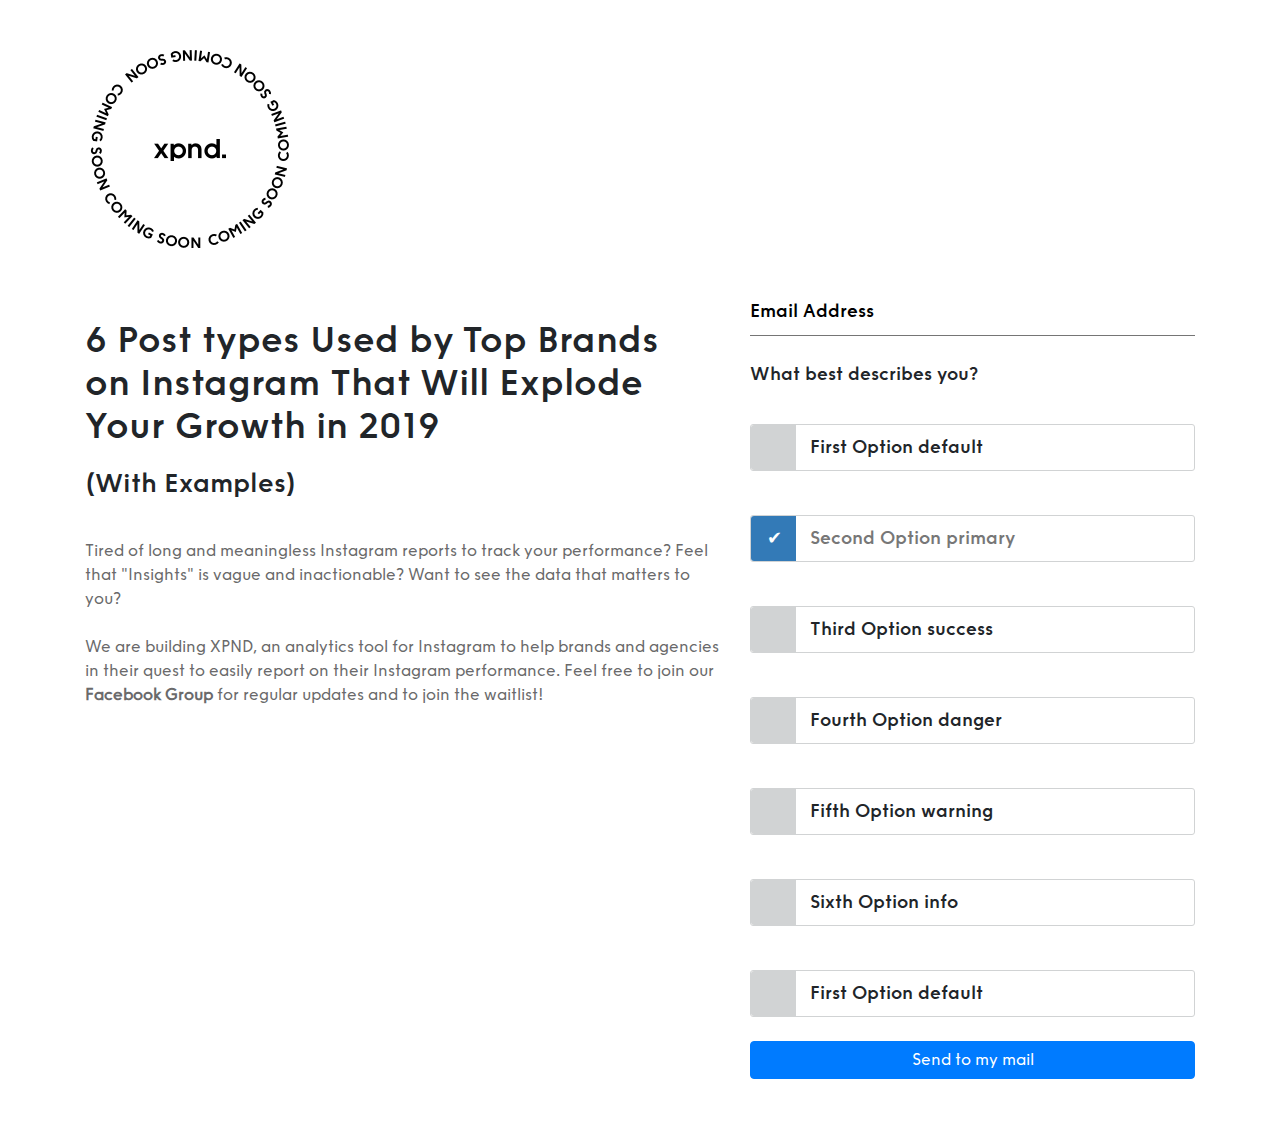
==== index.html @ f291a4cc "Add basic ebook landing structure" ====
<!DOCTYPE html>
<html>

<head>
	<meta http-equiv="Content-Type" content="text/html; charset=UTF-8">
	<meta content="width=device-width, initial-scale=1" name="viewport">
	<meta charset="utf-8">
	<meta content="XPND Landing" name="description">
	<title>XPND Landing</title>
	<link rel="stylesheet" href="https://maxcdn.bootstrapcdn.com/bootstrap/4.0.0/css/bootstrap.min.css" integrity="sha384-Gn5384xqQ1aoWXA+058RXPxPg6fy4IWvTNh0E263XmFcJlSAwiGgFAW/dAiS6JXm"
	 crossorigin="anonymous">
	<link href="./styles/style.css" media="screen" rel="stylesheet" type="text/css">
	<link rel="shortcut icon" href="./images/logo-coming-soon.png" />
</head>

<body class="index" data-twttr-rendered="true">
	<div class="container main-container">
		<div class="row logo-image">
			<img src="./images/logo-coming-soon.png" alt="logo" />
		</div>
		<div class="row main-row">
			<div class="col-md-7 col-xs-12 left-side">
				<div class="spacer"></div>
				<h1>6 Post types Used by Top Brands<br />on Instagram That Will Explode<br />Your Growth in 2019</h1>
				<h2>(With Examples)</h2>
				<p class="info">Tired of long and meaningless Instagram reports to track your performance? Feel that "Insights" is
					vague and inactionable? Want to see the data that matters to you?
					<br /><br />
					We are building XPND, an analytics tool for Instagram to help brands and agencies in their quest to easily report
					on their Instagram performance. Feel free to join our <strong>Facebook Group</strong> for regular updates and to
					join the waitlist!</p>
			</div>
			<div class="col-md-5 col-xs-12">
				<form>
					<div class="form-group">
						<div class="group">
							<input type="text" required>
							<span class="highlight"></span>
							<span class="bar"></span>
							<label>Email Address</label>
						</div>
					</div>
					<label class="form-check-label" for="defaultCheck1">What best describes you?</label>
					<div class="funkyradio">
						<div class="funkyradio-default">
							<input type="radio" name="radio" id="radio1" />
							<label for="radio1">First Option default</label>
						</div>
						<div class="funkyradio-primary">
							<input type="radio" name="radio" id="radio2" checked />
							<label for="radio2">Second Option primary</label>
						</div>
						<div class="funkyradio-success">
							<input type="radio" name="radio" id="radio3" />
							<label for="radio3">Third Option success</label>
						</div>
						<div class="funkyradio-danger">
							<input type="radio" name="radio" id="radio4" />
							<label for="radio4">Fourth Option danger</label>
						</div>
						<div class="funkyradio-warning">
							<input type="radio" name="radio" id="radio5" />
							<label for="radio5">Fifth Option warning</label>
						</div>
						<div class="funkyradio-info">
							<input type="radio" name="radio" id="radio6" />
							<label for="radio6">Sixth Option info</label>
						</div>
					</div>
					<div class="form-group">
						<div class="funkyradio">
							<div class="funkyradio-default">
								<input type="checkbox" name="checkbox" id="checkbox1" />
								<label for="checkbox1">First Option default</label>
							</div>
						</div>
					</div>
					<div>
						<button class="btn btn-primary">Send to my mail</button>
					</div>
				</form>
			</div>
		</div>
	</div>
	<script src="./scripts/script.js"></script>
</body>

</html>
---- styles/style.css ----
@font-face {
	font-family: FunkisBRegular;
	src: url("../fonts/Funkis B Regular.otf");
}

@font-face {
	font-family: FunkisBBold;
	src: url("../fonts/Funkis B SemiBold.otf");
}

html * {
	font-family: FunkisBRegular;
}

h1 {
	font-size: 36px;
}

h2 {
	font-size: 26px;
}

label {
	font-size: 18px;
}

h1, h2, label {
	font-family: FunkisBBold;
}

.main-container {
	margin-top: 50px;
	margin-bottom: 50px;
}

.main-row {
	margin-top: 40px;
}

.spacer {
	height: 30px;
}

.logo-image img {
	margin-left: 20px;
}

.left-side h2 {
	margin-top: 20px;
}

.left-side .info {
	margin-top: 40px;
}

.left-side p {
	color: #6A6A6B;
}

.btn-primary {
	width: 100%;
}

/* RADIO */
.funkyradio div {
	clear: both;
	overflow: hidden;
}

.funkyradio label {
	width: 100%;
	border-radius: 3px;
	border: 1px solid #D1D3D4;
	font-weight: normal;
}

.funkyradio input[type="radio"]:empty,
.funkyradio input[type="checkbox"]:empty {
	display: none;
}

.funkyradio input[type="radio"]:empty ~ label,
.funkyradio input[type="checkbox"]:empty ~ label {
	position: relative;
	line-height: 2.5em;
	text-indent: 3.25em;
	margin-top: 2em;
	cursor: pointer;
	-webkit-user-select: none;
	-moz-user-select: none;
	-ms-user-select: none;
	user-select: none;
}

.funkyradio input[type="radio"]:empty ~ label:before,
.funkyradio input[type="checkbox"]:empty ~ label:before {
	position: absolute;
	display: block;
	top: 0;
	bottom: 0;
	left: 0;
	content: '';
	width: 2.5em;
	background: #D1D3D4;
	border-radius: 3px 0 0 3px;
}

.funkyradio input[type="radio"]:hover:not(:checked) ~ label,
.funkyradio input[type="checkbox"]:hover:not(:checked) ~ label {
	color: #888;
}

.funkyradio input[type="radio"]:hover:not(:checked) ~ label:before,
.funkyradio input[type="checkbox"]:hover:not(:checked) ~ label:before {
	content: '\2714';
	text-indent: .9em;
	color: #C2C2C2;
}

.funkyradio input[type="radio"]:checked ~ label,
.funkyradio input[type="checkbox"]:checked ~ label {
	color: #777;
}

.funkyradio input[type="radio"]:checked ~ label:before,
.funkyradio input[type="checkbox"]:checked ~ label:before {
	content: '\2714';
	text-indent: .9em;
	color: #333;
	background-color: #ccc;
}

.funkyradio input[type="radio"]:focus ~ label:before,
.funkyradio input[type="checkbox"]:focus ~ label:before {
	box-shadow: 0 0 0 3px #999;
}

.funkyradio-default input[type="radio"]:checked ~ label:before,
.funkyradio-default input[type="checkbox"]:checked ~ label:before {
	color: #333;
	background-color: #ccc;
}

.funkyradio-primary input[type="radio"]:checked ~ label:before,
.funkyradio-primary input[type="checkbox"]:checked ~ label:before {
	color: #fff;
	background-color: #337ab7;
}

.funkyradio-success input[type="radio"]:checked ~ label:before,
.funkyradio-success input[type="checkbox"]:checked ~ label:before {
	color: #fff;
	background-color: #5cb85c;
}

.funkyradio-danger input[type="radio"]:checked ~ label:before,
.funkyradio-danger input[type="checkbox"]:checked ~ label:before {
	color: #fff;
	background-color: #d9534f;
}

.funkyradio-warning input[type="radio"]:checked ~ label:before,
.funkyradio-warning input[type="checkbox"]:checked ~ label:before {
	color: #fff;
	background-color: #f0ad4e;
}

.funkyradio-info input[type="radio"]:checked ~ label:before,
.funkyradio-info input[type="checkbox"]:checked ~ label:before {
	color: #fff;
	background-color: #5bc0de;
}

/* form starting stylings ------------------------------- */
.group {
	position: relative;
	margin-bottom: 25px;
}

.group input {
	font-size: 18px;
	padding: 10px 10px 10px 5px;
	display: block;
	width: 100%;
	border: none;
	border-bottom: 1px solid #757575;
}

.group input:focus {
	outline: none;
}

/* LABEL ======================================= */
.group label {
	color: black;
	font-size: 18px;
	font-weight: normal;
	position: absolute;
	pointer-events: none;
	top: 10px;
	transition: 0.2s ease all;
	-moz-transition: 0.2s ease all;
	-webkit-transition: 0.2s ease all;
}

/* active state */
.group input:focus ~ label, .group input:valid ~ label {
	top: -20px;
	font-size: 14px;
	color: #5264AE;
}

/* BOTTOM BARS ================================= */
.group .bar {
	position: relative;
	display: block;
	width: 100%;
}

.group .bar:before, .group .bar:after {
	content: '';
	height: 2px;
	width: 0;
	bottom: 1px;
	position: absolute;
	background: #5264AE;
	transition: 0.2s ease all;
	-moz-transition: 0.2s ease all;
	-webkit-transition: 0.2s ease all;
}

.group .bar:before {
	left: 50%;
}

.group .bar:after {
	right: 50%;
}

/* active state */
.group input:focus ~ .bar:before, .group input:focus ~ .bar:after {
	width: 50%;
}

/* HIGHLIGHTER ================================== */
.group .highlight {
	position: absolute;
	height: 60%;
	width: 100px;
	top: 25%;
	left: 0;
	pointer-events: none;
	opacity: 0.5;
}

/* active state */
.group input:focus ~ .highlight {
	-webkit-animation: inputHighlighter 0.3s ease;
	-moz-animation: inputHighlighter 0.3s ease;
	animation: inputHighlighter 0.3s ease;
}

/* ANIMATIONS ================ */
@-webkit-keyframes inputHighlighter {
	from {
		background: #5264AE;
	}

	to {
		width: 0;
		background: transparent;
	}
}

@-moz-keyframes inputHighlighter {
	from {
		background: #5264AE;
	}

	to {
		width: 0;
		background: transparent;
	}
}

@keyframes inputHighlighter {
	from {
		background: #5264AE;
	}

	to {
		width: 0;
		background: transparent;
	}
}
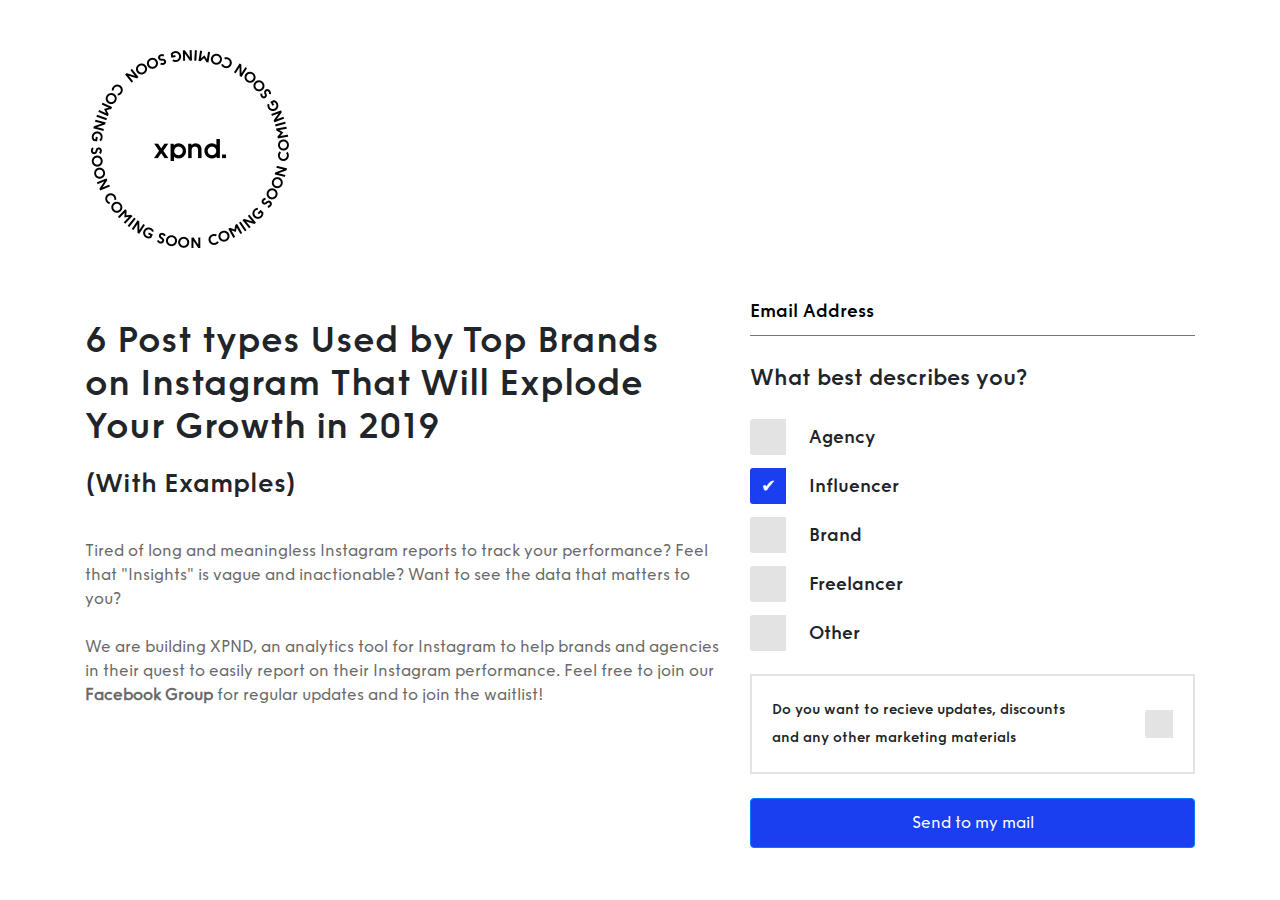
==== commit 82e2eff9: "Push basic version" ====
--- a/index.html
+++ b/index.html
@@ -42,36 +42,36 @@
 					</div>
 					<label class="form-check-label" for="defaultCheck1">What best describes you?</label>
 					<div class="funkyradio">
-						<div class="funkyradio-default">
-							<input type="radio" name="radio" id="radio1" />
-							<label for="radio1">First Option default</label>
+						<div class="funkyradio-primary">
+							<input type="radio" name="radio" id="Agency" />
+							<label for="Agency">Agency</label>
 						</div>
 						<div class="funkyradio-primary">
-							<input type="radio" name="radio" id="radio2" checked />
-							<label for="radio2">Second Option primary</label>
+							<input type="radio" name="radio" id="Influencer" checked />
+							<label for="Influencer">Influencer</label>
 						</div>
-						<div class="funkyradio-success">
-							<input type="radio" name="radio" id="radio3" />
-							<label for="radio3">Third Option success</label>
+						<div class="funkyradio-primary">
+							<input type="radio" name="radio" id="Brand" />
+							<label for="Brand">Brand</label>
 						</div>
-						<div class="funkyradio-danger">
-							<input type="radio" name="radio" id="radio4" />
-							<label for="radio4">Fourth Option danger</label>
+						<div class="funkyradio-primary">
+							<input type="radio" name="radio" id="Freelancer" />
+							<label for="Freelancer">Freelancer</label>
 						</div>
-						<div class="funkyradio-warning">
-							<input type="radio" name="radio" id="radio5" />
-							<label for="radio5">Fifth Option warning</label>
-						</div>
-						<div class="funkyradio-info">
-							<input type="radio" name="radio" id="radio6" />
-							<label for="radio6">Sixth Option info</label>
+						<div class="funkyradio-primary">
+							<input type="radio" name="radio" id="Other" />
+							<label for="Other">Other</label>
 						</div>
 					</div>
 					<div class="form-group">
-						<div class="funkyradio">
-							<div class="funkyradio-default">
-								<input type="checkbox" name="checkbox" id="checkbox1" />
-								<label for="checkbox1">First Option default</label>
+						<div class="funkyradio inverted">
+							<div class="funkyradio-primary">
+								<input type="checkbox" name="checkbox" id="agree" />
+								<label for="agree">
+									<div>
+										Do you want to recieve updates, discounts and any other marketing materials
+									</div>
+								</label>
 							</div>
 						</div>
 					</div>
--- a/styles/style.css
+++ b/styles/style.css
@@ -24,6 +24,10 @@
 	font-size: 18px;
 }
 
+.form-check-label {
+	font-size: 22px;
+}
+
 h1, h2, label {
 	font-family: FunkisBBold;
 }
@@ -59,6 +63,12 @@
 
 .btn-primary {
 	width: 100%;
+	background-color: #1A3FF0;
+	height: 50px;
+}
+
+.form-check-label {
+	margin-bottom: 20px;
 }
 
 /* RADIO */
@@ -69,9 +79,24 @@
 
 .funkyradio label {
 	width: 100%;
-	border-radius: 3px;
-	border: 1px solid #D1D3D4;
 	font-weight: normal;
+}
+
+.funkyradio.inverted {
+	margin-top: 10px;
+}
+
+.funkyradio.inverted label {
+	font-size: 14px;
+	padding-right: 80px;
+	padding: 20px;
+	border: 2px solid #E3E3E4;
+	text-indent: 0 !important;
+}
+
+.funkyradio.inverted label div {
+	font-family: FunkisBBold;
+	width: 80%;
 }
 
 .funkyradio input[type="radio"]:empty,
@@ -82,9 +107,9 @@
 .funkyradio input[type="radio"]:empty ~ label,
 .funkyradio input[type="checkbox"]:empty ~ label {
 	position: relative;
-	line-height: 2.5em;
+	line-height: 2em;
 	text-indent: 3.25em;
-	margin-top: 2em;
+	margin-top: 5px;
 	cursor: pointer;
 	-webkit-user-select: none;
 	-moz-user-select: none;
@@ -100,9 +125,17 @@
 	bottom: 0;
 	left: 0;
 	content: '';
-	width: 2.5em;
-	background: #D1D3D4;
+	width: 2em;
+	height: 2em;
+	margin: auto;
+	background: #E3E3E4;
 	border-radius: 3px 0 0 3px;
+}
+
+.funkyradio.inverted input[type="radio"]:empty ~ label:before,
+.funkyradio.inverted input[type="checkbox"]:empty ~ label:before {
+	left: inherit;
+	right: 20px;
 }
 
 .funkyradio input[type="radio"]:hover:not(:checked) ~ label,
@@ -113,19 +146,19 @@
 .funkyradio input[type="radio"]:hover:not(:checked) ~ label:before,
 .funkyradio input[type="checkbox"]:hover:not(:checked) ~ label:before {
 	content: '\2714';
-	text-indent: .9em;
+	text-indent: .6em;
 	color: #C2C2C2;
 }
 
 .funkyradio input[type="radio"]:checked ~ label,
 .funkyradio input[type="checkbox"]:checked ~ label {
-	color: #777;
+	font-family: FunkisBBold;
 }
 
 .funkyradio input[type="radio"]:checked ~ label:before,
 .funkyradio input[type="checkbox"]:checked ~ label:before {
 	content: '\2714';
-	text-indent: .9em;
+	text-indent: .6em;
 	color: #333;
 	background-color: #ccc;
 }
@@ -135,40 +168,10 @@
 	box-shadow: 0 0 0 3px #999;
 }
 
-.funkyradio-default input[type="radio"]:checked ~ label:before,
-.funkyradio-default input[type="checkbox"]:checked ~ label:before {
-	color: #333;
-	background-color: #ccc;
-}
-
 .funkyradio-primary input[type="radio"]:checked ~ label:before,
 .funkyradio-primary input[type="checkbox"]:checked ~ label:before {
 	color: #fff;
-	background-color: #337ab7;
-}
-
-.funkyradio-success input[type="radio"]:checked ~ label:before,
-.funkyradio-success input[type="checkbox"]:checked ~ label:before {
-	color: #fff;
-	background-color: #5cb85c;
-}
-
-.funkyradio-danger input[type="radio"]:checked ~ label:before,
-.funkyradio-danger input[type="checkbox"]:checked ~ label:before {
-	color: #fff;
-	background-color: #d9534f;
-}
-
-.funkyradio-warning input[type="radio"]:checked ~ label:before,
-.funkyradio-warning input[type="checkbox"]:checked ~ label:before {
-	color: #fff;
-	background-color: #f0ad4e;
-}
-
-.funkyradio-info input[type="radio"]:checked ~ label:before,
-.funkyradio-info input[type="checkbox"]:checked ~ label:before {
-	color: #fff;
-	background-color: #5bc0de;
+	background-color: #1A3FF0;
 }
 
 /* form starting stylings ------------------------------- */
@@ -215,6 +218,7 @@
 	position: relative;
 	display: block;
 	width: 100%;
+	color: #777;
 }
 
 .group .bar:before, .group .bar:after {
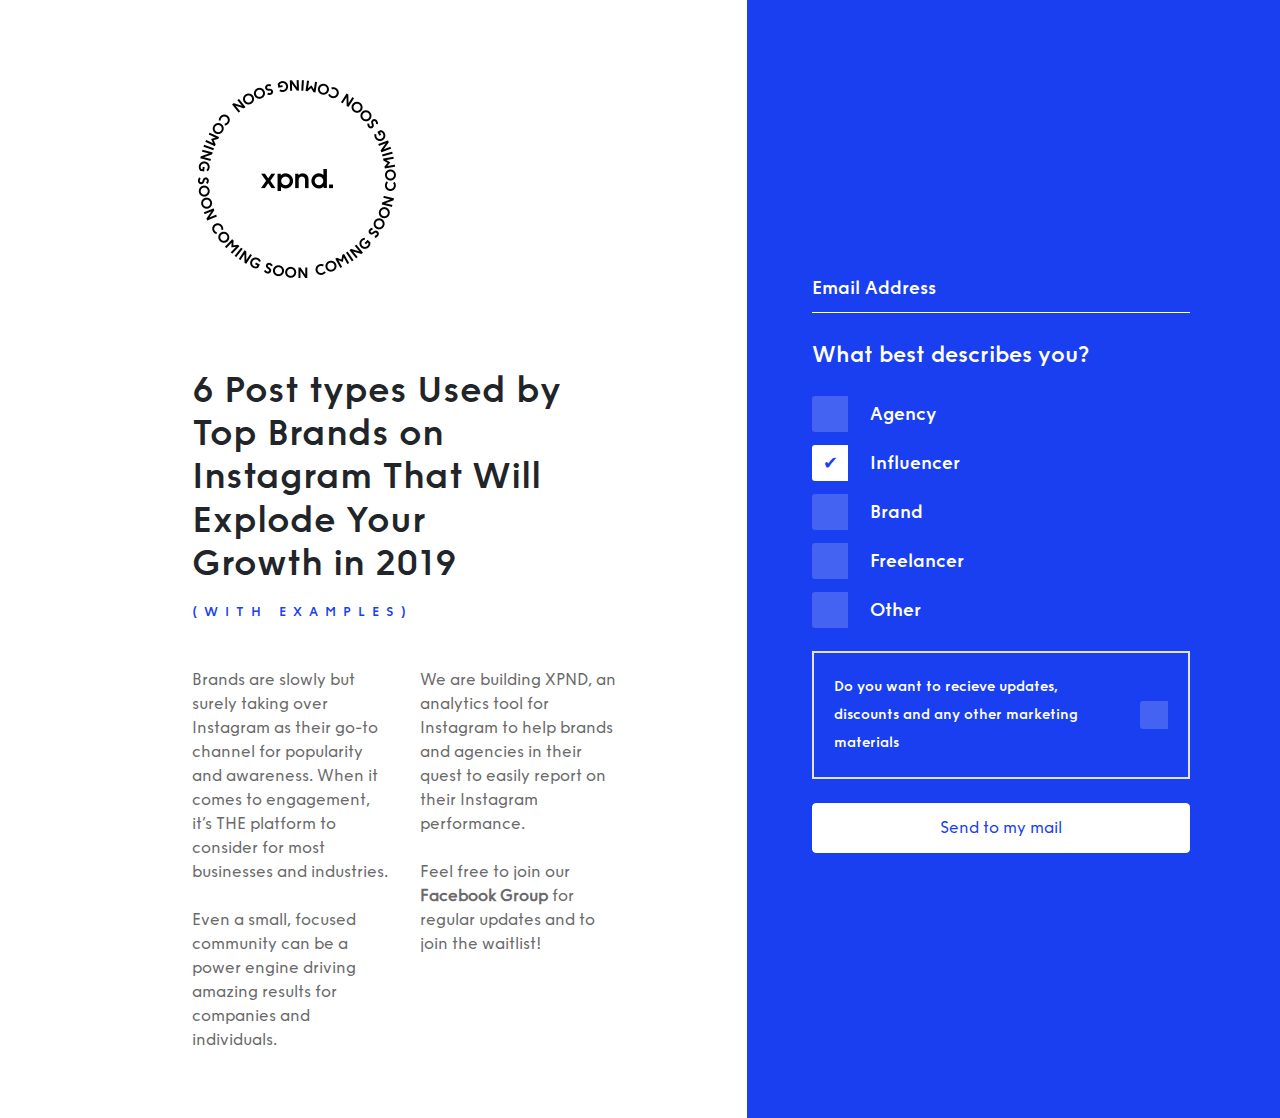
==== commit 9a04bcb6: "Update the landing to look like design" ====
--- a/index.html
+++ b/index.html
@@ -14,23 +14,33 @@
 </head>
 
 <body class="index" data-twttr-rendered="true">
-	<div class="container main-container">
-		<div class="row logo-image">
-			<img src="./images/logo-coming-soon.png" alt="logo" />
-		</div>
+	<div class="main-container">
 		<div class="row main-row">
 			<div class="col-md-7 col-xs-12 left-side">
+				<div class="row logo-image">
+					<img src="./images/logo-coming-soon.png" alt="logo" />
+				</div>
 				<div class="spacer"></div>
-				<h1>6 Post types Used by Top Brands<br />on Instagram That Will Explode<br />Your Growth in 2019</h1>
-				<h2>(With Examples)</h2>
-				<p class="info">Tired of long and meaningless Instagram reports to track your performance? Feel that "Insights" is
-					vague and inactionable? Want to see the data that matters to you?
-					<br /><br />
-					We are building XPND, an analytics tool for Instagram to help brands and agencies in their quest to easily report
-					on their Instagram performance. Feel free to join our <strong>Facebook Group</strong> for regular updates and to
-					join the waitlist!</p>
+				<h1>6 Post types Used by Top Brands on<br />Instagram That Will Explode Your<br />Growth in 2019</h1>
+				<h4>(With Examples)</h4>
+				<div class="row">
+					<div class="left-text col-md-6 col-xs-12">
+						<p class="info">
+							Brands are slowly but surely taking over Instagram as their go-to channel for popularity and awareness. When it comes to engagement, it’s THE platform to consider for most businesses and industries. 
+							<br /><br />
+							Even a small, focused community can be a power engine driving amazing results for companies and individuals.
+						</p>
+					</div>
+					<div class="left-text col-md-6 col-xs-12">
+						<p class="info">
+							We are building XPND, an analytics tool for Instagram to help brands and agencies in their quest to easily report on their Instagram performance.
+							<br /><br />
+							Feel free to join our <strong>Facebook Group</strong> for regular updates and to join the waitlist!
+						</p>
+					</div>
+				</div>
 			</div>
-			<div class="col-md-5 col-xs-12">
+			<div class="col-md-5 col-xs-12 right-side">
 				<form>
 					<div class="form-group">
 						<div class="group">
--- a/styles/style.css
+++ b/styles/style.css
@@ -12,6 +12,15 @@
 	font-family: FunkisBRegular;
 }
 
+.main-row.row {
+	margin-left: 0;
+	margin-right: 0;
+}
+
+.main-row {
+	min-height: 100vh;
+}
+
 h1 {
 	font-size: 36px;
 }
@@ -32,25 +41,30 @@
 	font-family: FunkisBBold;
 }
 
-.main-container {
+.spacer {
+	height: 30px;
+}
+
+.logo-image img {
+	margin-left: 20px;
+	margin-top: 30px;
+	margin-bottom: 60px;
+}
+
+.left-side {
+	padding-left: 15%;
+	padding-right: 10%;
 	margin-top: 50px;
 	margin-bottom: 50px;
 }
 
-.main-row {
-	margin-top: 40px;
-}
-
-.spacer {
-	height: 30px;
-}
-
-.logo-image img {
-	margin-left: 20px;
-}
-
-.left-side h2 {
+.left-side h4 {
 	margin-top: 20px;
+	letter-spacing: 7px;
+	font-size: 13px;
+	text-transform: uppercase;
+	color: #1A3FF0;
+	font-family: FunkisBBold;
 }
 
 .left-side .info {
@@ -61,9 +75,24 @@
 	color: #6A6A6B;
 }
 
+.right-side {
+	background-color: #1A3FF0;
+	align-items: center;
+	display: flex;
+}
+
+.right-side form {
+	padding-left: 10%;
+	padding-right: 15%;
+	color: white;
+	width: 100%;
+}
+
 .btn-primary {
 	width: 100%;
-	background-color: #1A3FF0;
+	background-color: white;
+	border: 1px solid white;
+	color: #1A3FF0;
 	height: 50px;
 }
 
@@ -128,7 +157,7 @@
 	width: 2em;
 	height: 2em;
 	margin: auto;
-	background: #E3E3E4;
+	background: #4463F3;
 	border-radius: 3px 0 0 3px;
 }
 
@@ -140,14 +169,14 @@
 
 .funkyradio input[type="radio"]:hover:not(:checked) ~ label,
 .funkyradio input[type="checkbox"]:hover:not(:checked) ~ label {
-	color: #888;
+	color: white;
 }
 
 .funkyradio input[type="radio"]:hover:not(:checked) ~ label:before,
 .funkyradio input[type="checkbox"]:hover:not(:checked) ~ label:before {
 	content: '\2714';
 	text-indent: .6em;
-	color: #C2C2C2;
+	color: #1A3FF0;
 }
 
 .funkyradio input[type="radio"]:checked ~ label,
@@ -159,8 +188,8 @@
 .funkyradio input[type="checkbox"]:checked ~ label:before {
 	content: '\2714';
 	text-indent: .6em;
-	color: #333;
-	background-color: #ccc;
+	color: #1A3FF0;
+	background-color: white;
 }
 
 .funkyradio input[type="radio"]:focus ~ label:before,
@@ -170,8 +199,8 @@
 
 .funkyradio-primary input[type="radio"]:checked ~ label:before,
 .funkyradio-primary input[type="checkbox"]:checked ~ label:before {
-	color: #fff;
-	background-color: #1A3FF0;
+	color: #1A3FF0;
+	background-color: white;
 }
 
 /* form starting stylings ------------------------------- */
@@ -186,7 +215,9 @@
 	display: block;
 	width: 100%;
 	border: none;
-	border-bottom: 1px solid #757575;
+	border-bottom: 1px solid white;
+	background-color: #1A3FF0;
+	color: white;
 }
 
 .group input:focus {
@@ -195,7 +226,7 @@
 
 /* LABEL ======================================= */
 .group label {
-	color: black;
+	color: white;
 	font-size: 18px;
 	font-weight: normal;
 	position: absolute;
@@ -210,7 +241,6 @@
 .group input:focus ~ label, .group input:valid ~ label {
 	top: -20px;
 	font-size: 14px;
-	color: #5264AE;
 }
 
 /* BOTTOM BARS ================================= */
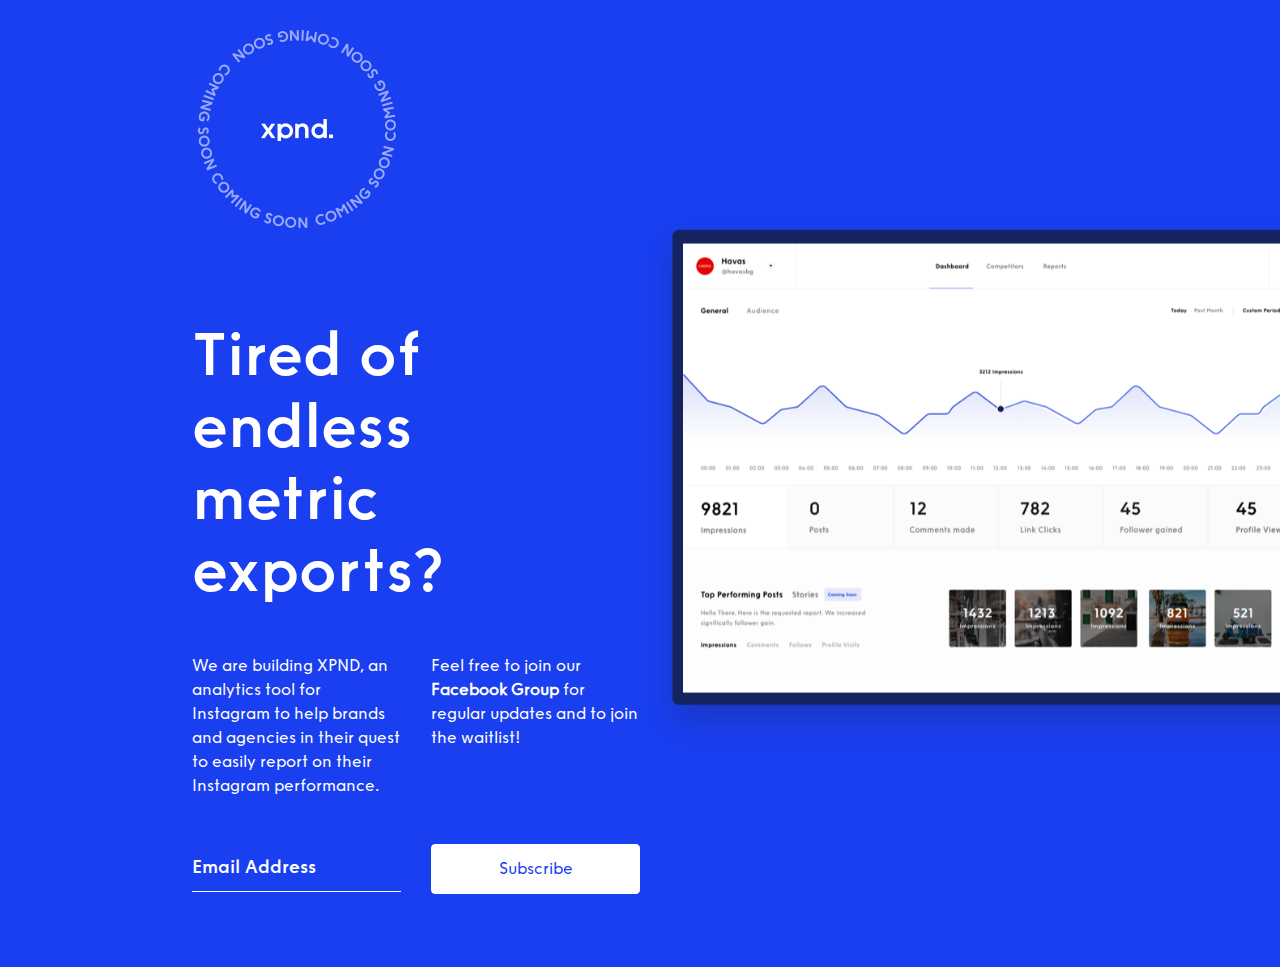
==== commit f8179d9b: "Move coming soon" ====
--- a/index.html
+++ b/index.html
@@ -10,39 +10,35 @@
 	<link rel="stylesheet" href="https://maxcdn.bootstrapcdn.com/bootstrap/4.0.0/css/bootstrap.min.css" integrity="sha384-Gn5384xqQ1aoWXA+058RXPxPg6fy4IWvTNh0E263XmFcJlSAwiGgFAW/dAiS6JXm"
 	 crossorigin="anonymous">
 	<link href="./styles/style.css" media="screen" rel="stylesheet" type="text/css">
-	<link rel="shortcut icon" href="./images/logo-coming-soon.png" />
+	<link href="./styles/landing.css" media="screen" rel="stylesheet" type="text/css">
+	<link rel="shortcut icon" href="../images/logo-coming-soon.png" />
 </head>
 
 <body class="index" data-twttr-rendered="true">
 	<div class="main-container">
-		<div class="row main-row">
-			<div class="col-md-7 col-xs-12 left-side">
+		<div class="row main-row right-side">
+			<div class="col-md-6 col-xs-12 left-side">
 				<div class="row logo-image">
-					<img src="./images/logo-coming-soon.png" alt="logo" />
+					<img src="./images/logo-coming-soon-inverted.png" alt="logo" />
 				</div>
 				<div class="spacer"></div>
-				<h1>6 Post types Used by Top Brands on<br />Instagram That Will Explode Your<br />Growth in 2019</h1>
-				<h4>(With Examples)</h4>
+				<h1>Tired of endless<br />metric exports?</h1>
 				<div class="row">
 					<div class="left-text col-md-6 col-xs-12">
 						<p class="info">
-							Brands are slowly but surely taking over Instagram as their go-to channel for popularity and awareness. When it comes to engagement, it’s THE platform to consider for most businesses and industries. 
-							<br /><br />
-							Even a small, focused community can be a power engine driving amazing results for companies and individuals.
+							We are building XPND, an analytics tool for Instagram to help brands and agencies in their quest to easily
+							report on their Instagram performance.
 						</p>
 					</div>
 					<div class="left-text col-md-6 col-xs-12">
 						<p class="info">
-							We are building XPND, an analytics tool for Instagram to help brands and agencies in their quest to easily report on their Instagram performance.
-							<br /><br />
 							Feel free to join our <strong>Facebook Group</strong> for regular updates and to join the waitlist!
 						</p>
 					</div>
 				</div>
-			</div>
-			<div class="col-md-5 col-xs-12 right-side">
-				<form>
-					<div class="form-group">
+				<div class="spacer"></div>
+				<div class="row">
+					<div class="col-md-6 col-xs-12">
 						<div class="group">
 							<input type="text" required>
 							<span class="highlight"></span>
@@ -50,45 +46,13 @@
 							<label>Email Address</label>
 						</div>
 					</div>
-					<label class="form-check-label" for="defaultCheck1">What best describes you?</label>
-					<div class="funkyradio">
-						<div class="funkyradio-primary">
-							<input type="radio" name="radio" id="Agency" />
-							<label for="Agency">Agency</label>
-						</div>
-						<div class="funkyradio-primary">
-							<input type="radio" name="radio" id="Influencer" checked />
-							<label for="Influencer">Influencer</label>
-						</div>
-						<div class="funkyradio-primary">
-							<input type="radio" name="radio" id="Brand" />
-							<label for="Brand">Brand</label>
-						</div>
-						<div class="funkyradio-primary">
-							<input type="radio" name="radio" id="Freelancer" />
-							<label for="Freelancer">Freelancer</label>
-						</div>
-						<div class="funkyradio-primary">
-							<input type="radio" name="radio" id="Other" />
-							<label for="Other">Other</label>
-						</div>
+					<div class="col-md-6 col-xs-12">
+						<button class="btn btn-primary">Subscribe</button>
 					</div>
-					<div class="form-group">
-						<div class="funkyradio inverted">
-							<div class="funkyradio-primary">
-								<input type="checkbox" name="checkbox" id="agree" />
-								<label for="agree">
-									<div>
-										Do you want to recieve updates, discounts and any other marketing materials
-									</div>
-								</label>
-							</div>
-						</div>
-					</div>
-					<div>
-						<button class="btn btn-primary">Send to my mail</button>
-					</div>
-				</form>
+				</div>
+			</div>
+			<div class="col-md-6 col-xs-12 right-side landing">
+				<img src="./images/dashboard-bordered.png" alt="logo" />
 			</div>
 		</div>
 	</div>
--- a/styles/style.css
+++ b/styles/style.css
@@ -119,7 +119,7 @@
 	font-size: 14px;
 	padding-right: 80px;
 	padding: 20px;
-	border: 2px solid #E3E3E4;
+	border: 2px solid #4463F3;
 	text-indent: 0 !important;
 }
 
--- a/styles/landing.css
+++ b/styles/landing.css
@@ -0,0 +1,24 @@
+.landing.right-side {
+	padding-right: 0;
+	position: relative;
+}
+
+.landing img {
+	position: absolute;
+	right: 0;
+	max-width: 100%;
+}
+
+.right-side h1 {
+	color: white;
+	font-size: 60px;
+}
+
+.left-side {
+	padding-right: 0;
+	margin-top: 0;
+}
+
+.left-side p {
+	color: white;
+}